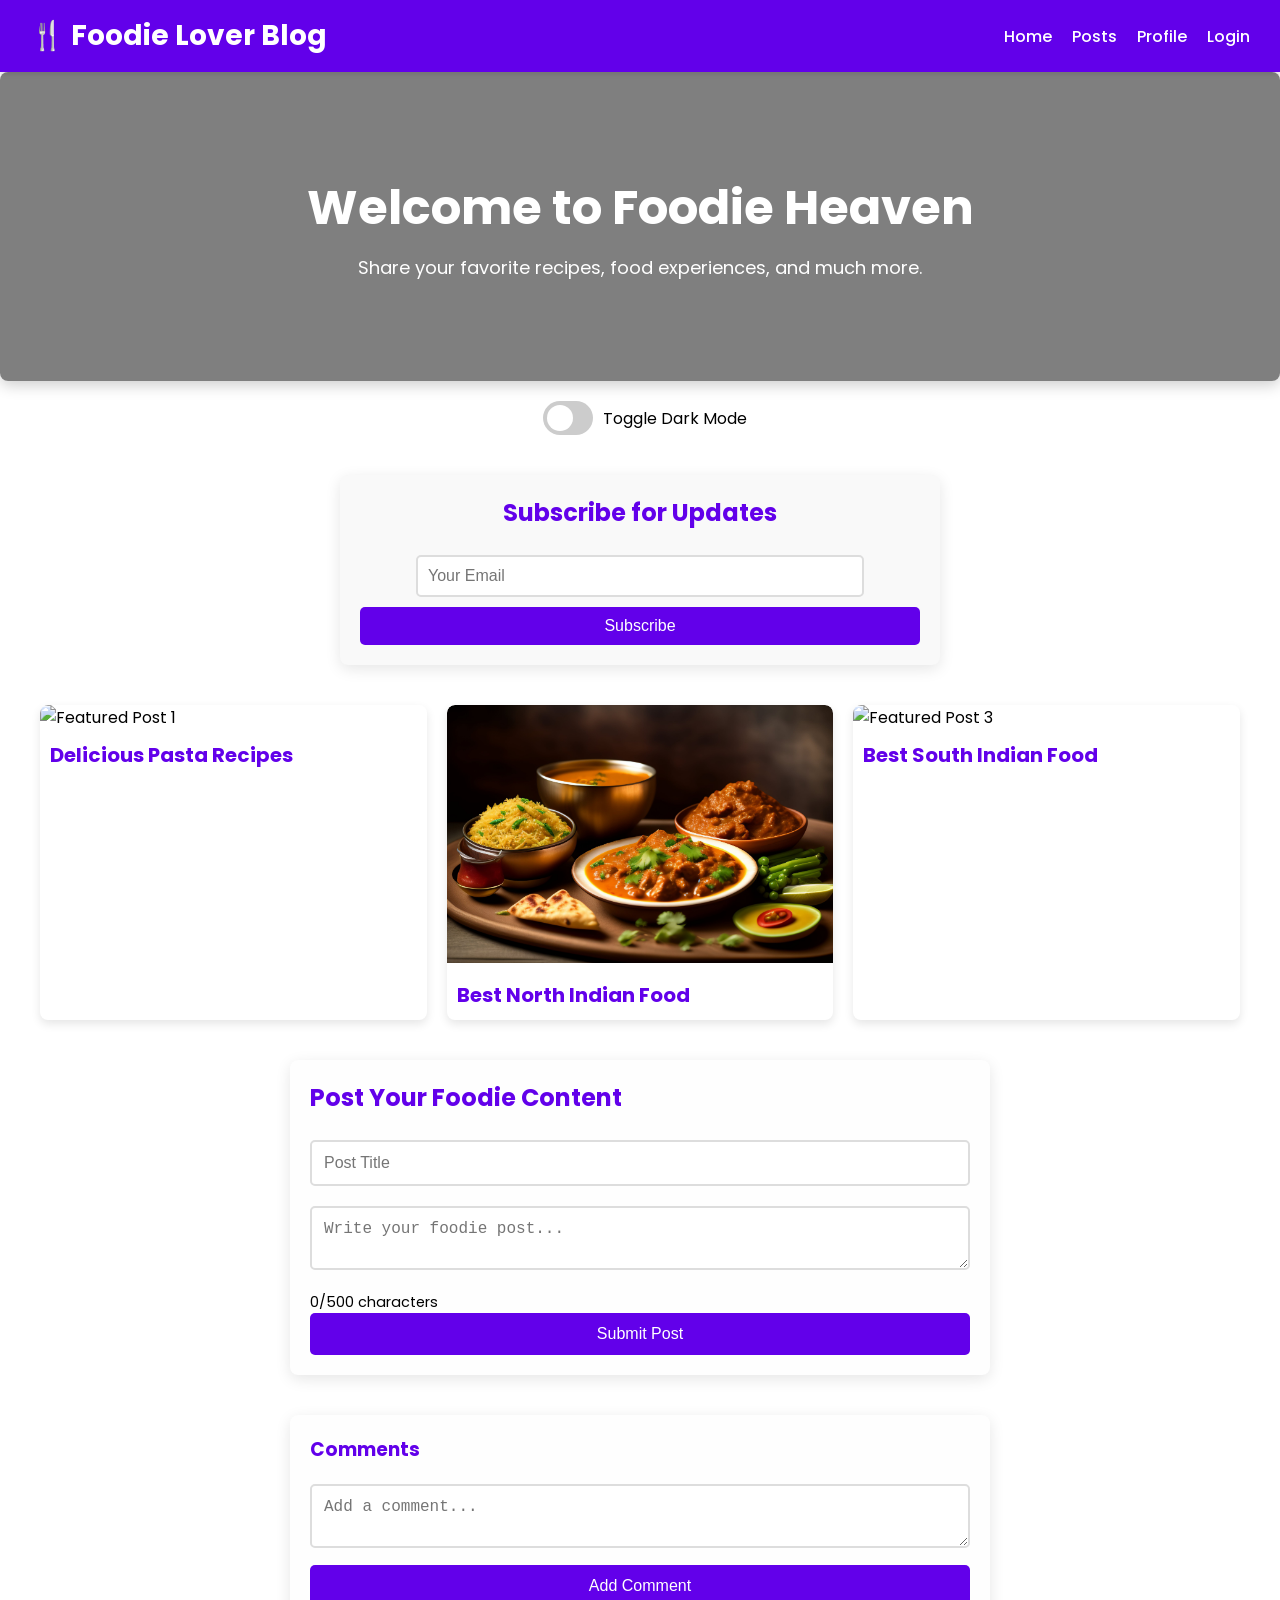
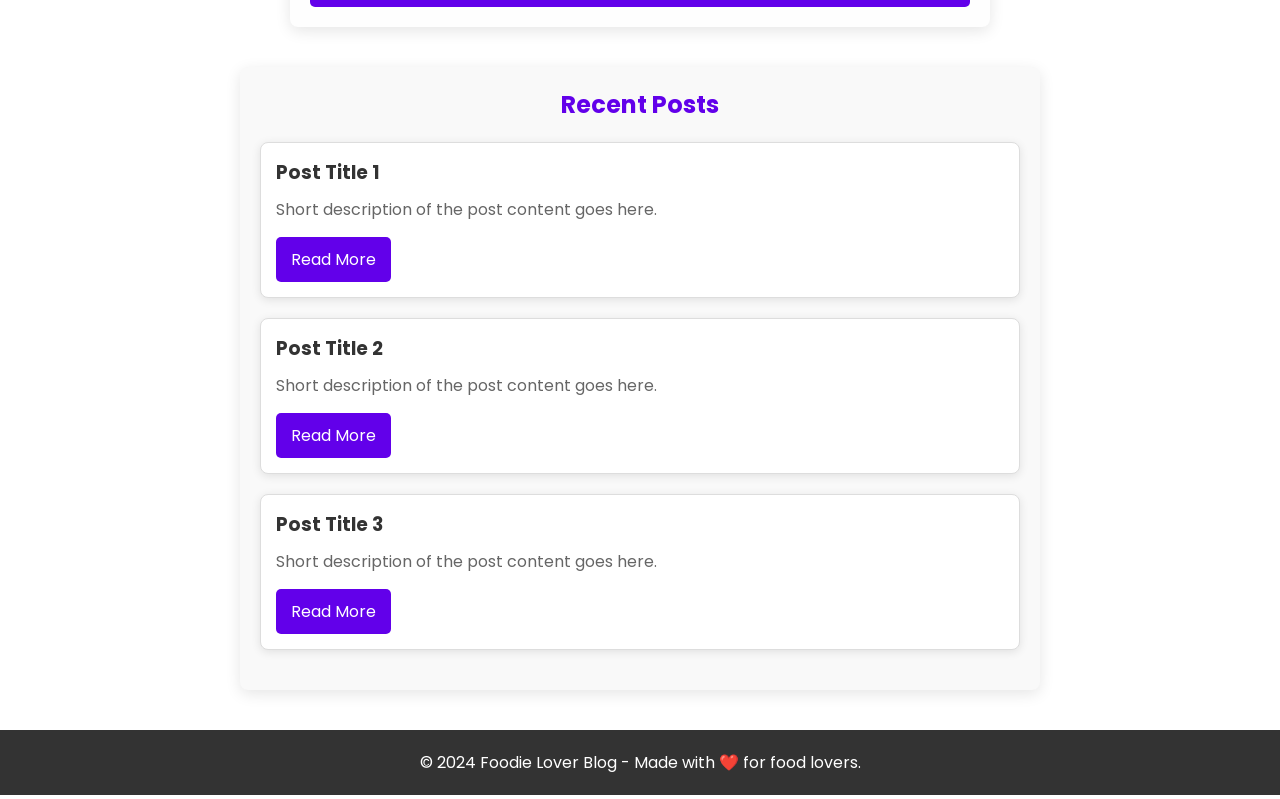
==== index.html @ c850072e "First Commit" ====
<!DOCTYPE html>
<html lang="en">
<head>
  <meta charset="UTF-8">
  <meta name="viewport" content="width=device-width, initial-scale=1.0">
  <title>Foodie Lover Blog</title>
  <link rel="stylesheet" href="styles.css">
  <link href="https://fonts.googleapis.com/css2?family=Poppins:wght@300;500&display=swap" rel="stylesheet">
  <style>
    /* Additional Styles */
    .featured-posts {
        display: grid;
        grid-template-columns: repeat(auto-fill, minmax(300px, 1fr));
        gap: 20px;
        margin: 40px auto;
        max-width: 1200px;
    }

    .featured-post {
        position: relative;
        overflow: hidden;
        border-radius: 8px;
        box-shadow: 0 4px 10px rgba(0, 0, 0, 0.1);
        transition: transform 0.3s, box-shadow 0.3s;
    }

    .featured-post:hover {
        transform: scale(1.05);
        box-shadow: 0 6px 20px rgba(0, 0, 0, 0.2);
    }

    .featured-post img {
        width: 100%;
        height: auto;
        border-radius: 8px 8px 0 0;
    }

    .featured-post h3 {
        margin: 10px;
        font-size: 20px;
        color: #6200ea;
    }

    .subscription-form {
        max-width: 600px;
        margin: 40px auto;
        padding: 20px;
        background-color: #f9f9f9;
        border-radius: 8px;
        box-shadow: 0 4px 15px rgba(0, 0, 0, 0.1);
        text-align: center;
    }

    .subscription-form input[type="email"] {
        width: 80%;
        padding: 10px;
        margin-bottom: 10px;
        border: 2px solid #ddd;
        border-radius: 5px;
        transition: border-color 0.3s;
    }

    .subscription-form button {
        background-color: #6200ea;
        color: white;
        border: none;
        cursor: pointer;
        padding: 10px 15px;
        border-radius: 5px;
        transition: background-color 0.3s;
    }

    .subscription-form button:hover {
        background-color: #3700b3;
    }
  </style>
</head>
<body class="light-mode">

  <!-- Navigation -->
  <nav class="navbar">
    <div class="logo">🍴 Foodie Lover Blog </div>
    <ul>
      <li><a href="index.html">Home</a></li>
      <li><a href="post.html">Posts</a></li>
      <li><a href="profile.html">Profile</a></li>
      <li><a href="login.html">Login</a></li>
    </ul>
  </nav>

  <!-- Hero Section -->
  <header class="hero">
    <h1>Welcome to Foodie Heaven</h1>
    <p>Share your favorite recipes, food experiences, and much more.</p>
  </header>

  <!-- Theme Toggle -->
  <div class="theme-toggle">
    <label class="switch">
      <input type="checkbox" id="theme-toggle">
      <span class="slider"></span>
    </label>
    <span>Toggle Dark Mode</span>
  </div>

  <!-- Subscription Form -->
  <section class="subscription-form">
    <h2>Subscribe for Updates</h2>
    <input type="email" placeholder="Your Email" required>
    <button type="submit">Subscribe</button>
  </section>

  <!-- Featured Posts Section -->
  <section class="featured-posts">
    <div class="featured-post">
        <img src="images/featured1.jpg" alt="Featured Post 1">
        <h3>Delicious Pasta Recipes</h3>
    </div>
    <div class="featured-post">
        <img src="images/featured2.jpg" alt="Featured Post 2">
        <h3>Best North Indian Food</h3>
    </div>
    <div class="featured-post">
        <img src="images/featured3.jpg" alt="Featured Post 3">
        <h3>Best South Indian Food</h3>
    </div>
  </section>

  <!-- Post Form Section -->
  <section class="post-section">
    <h2>Post Your Foodie Content</h2>
    <form id="post-form">
      <input type="text" name="title" placeholder="Post Title" required><br>
      <textarea name="content" placeholder="Write your foodie post..." required></textarea><br>
      <p id="char-count">0/500 characters</p>
      <button type="submit">Submit Post</button>
    </form>
  </section>

  <!-- Comment Section -->
  <section class="comment-section">
    <h3>Comments</h3>
    <form id="comment-form">
      <textarea name="comment" placeholder="Add a comment..." required></textarea><br>
      <button type="submit">Add Comment</button>
    </form>
  </section>

  <!-- Recent Posts Section -->
  <div class="recent-posts">
    <h2>Recent Posts</h2>
    <div class="post-box">
        <h3>Post Title 1</h3>
        <p>Short description of the post content goes here.</p>
        <a href="#" class="read-more">Read More</a>
    </div>
    <div class="post-box">
        <h3>Post Title 2</h3>
        <p>Short description of the post content goes here.</p>
        <a href="#" class="read-more">Read More</a>
    </div>
    <div class="post-box">
        <h3>Post Title 3</h3>
        <p>Short description of the post content goes here.</p>
        <a href="#" class="read-more">Read More</a>
    </div>
  </div>

  <footer>
    <p>© 2024 Foodie Lover Blog - Made with ❤️ for food lovers.</p>
  </footer>

  <script src="scripts.js"></script>
  <script>
    // JavaScript for character count
    const contentInput = document.querySelector('textarea[name="content"]');
    const charCountDisplay = document.getElementById('char-count');

    contentInput.addEventListener('input', () => {
      const currentLength = contentInput.value.length;
      charCountDisplay.textContent = `${currentLength}/500 characters`;
    });
  </script>
</body>
</html>
---- styles.css ----
/* General Styling */
* {
    margin: 0;
    padding: 0;
    box-sizing: border-box;
}

body {
    font-family: 'Poppins', sans-serif;
    transition: background-color 0.3s ease, color 0.3s ease;
    background-color: #ffffff; /* Light background */
    color: #333; /* Dark text */
}

.navbar {
    display: flex;
    justify-content: space-between;
    align-items: center;
    background-color: #6200ea; /* Purple color for the navbar */
    color: white;
    padding: 15px 30px;
    position: sticky;
    top: 0;
    z-index: 1000;
    box-shadow: 0 2px 5px rgba(0, 0, 0, 0.1);
}

.navbar ul {
    list-style: none;
    display: flex;
    gap: 20px;
}

.navbar ul li a {
    color: white;
    text-decoration: none;
    font-weight: 500;
    transition: color 0.3s ease;
}

.navbar ul li a:hover {
    color: #ffeb3b; /* Light yellow on hover */
}

.navbar .logo {
    font-size: 28px;
    font-weight: 700;
}

/* Hero Section */
.hero {
    position: relative; /* Positioning for the overlay */
    text-align: center;
    padding: 100px 20px;
    background-image: url('images/food-hero.jpg'); /* Food-themed background */
    background-size: cover;
    color: white;
    overflow: hidden; /* Hide overflow to maintain layout */
    border-radius: 8px; /* Add rounded corners to hero section */
    box-shadow: 0 4px 15px rgba(0, 0, 0, 0.2); /* Subtle shadow */
}

.hero::before {
    content: ""; /* Create an empty pseudo-element */
    position: absolute; /* Position it absolutely within the hero */
    top: 0;
    left: 0;
    width: 100%; /* Cover full width */
    height: 100%; /* Cover full height */
    background-color: rgba(0, 0, 0, 0.5); /* Dark overlay */
    z-index: 1; /* Place it below the text */
}

.hero h1,
.hero p {
    position: relative; /* Position relative to stack on top of the overlay */
    z-index: 2; /* Ensure text is above the overlay */
}

.hero h1 {
    font-size: 48px;
}

.hero p {
    font-size: 18px;
    margin-top: 10px;
}

/* Light/Dark Mode */
body.light-mode {
    background-color: white;
    color: black;
}

body.dark-mode {
    background-color: #121212;
    color: white;
}

/* Toggle Switch */
.theme-toggle {
    margin: 20px 0;
    display: flex;
    justify-content: center;
    align-items: center;
}

.theme-toggle span {
    margin-left: 10px;
    font-size: 16px;
}

.switch {
    position: relative;
    display: inline-block;
    width: 60px;
    height: 34px;
}

.switch input {
    opacity: 0;
    width: 0;
    height: 0;
}

.slider {
    position: absolute;
    cursor: pointer;
    top: 0;
    left: 0;
    right: 0;
    bottom: 0;
    background-color: #ccc;
    transition: 0.4s;
    border-radius: 34px;
}

.slider:before {
    position: absolute;
    content: "";
    height: 26px;
    width: 26px;
    left: 4px;
    bottom: 4px;
    background-color: white;
    transition: 0.4s;
    border-radius: 50%;
}

input:checked + .slider {
    background-color: #2196F3;
}

input:checked + .slider:before {
    transform: translateX(26px);
}

/* Post Section */
.post-section,
.comment-section,
.profile {
    max-width: 700px;
    margin: 40px auto;
    padding: 20px;
    background-color: #fefefe; /* White background for post sections */
    border-radius: 8px;
    box-shadow: 0 4px 15px rgba(0, 0, 0, 0.1);
    transition: transform 0.3s ease, box-shadow 0.3s ease;
}

.post-section:hover,
.comment-section:hover,
.profile:hover {
    transform: translateY(-5px);
    box-shadow: 0 8px 30px rgba(0, 0, 0, 0.15);
}

input,
textarea {
    width: 100%;
    padding: 12px;
    margin-top: 10px;
    margin-bottom: 10px;
    border: 2px solid #ddd;
    border-radius: 5px;
    font-size: 16px;
    transition: border-color 0.3s ease;
}

input:focus,
textarea:focus {
    border-color: #6200ea; /* Highlight border color on focus */
    outline: none;
}

button {
    width: 100%;
    padding: 12px;
    background-color: #6200ea; /* Primary color for buttons */
    color: white;
    border: none;
    cursor: pointer;
    border-radius: 5px;
    font-size: 16px;
    transition: background-color 0.3s ease, transform 0.3s ease;
}

button:hover {
    background-color: #3700b3; /* Darker shade on hover */
    transform: scale(1.05); /* Slightly enlarge on hover */
}

/* Profile */
.profile ul {
    list-style: none;
}

.profile ul li a {
    text-decoration: none;
    color: #6200ea;
}

.profile ul li a:hover {
    text-decoration: underline;
}

/* Auth Container */
.auth-container {
    max-width: 400px;
    margin: 100px auto;
    padding: 40px;
    background-color: #f9f9f9;
    border-radius: 8px;
    box-shadow: 0 4px 15px rgba(0, 0, 0, 0.1);
    text-align: center;
}

/* Footer */
footer {
    text-align: center;
    margin-top: 40px;
    padding: 20px;
    background-color: #333;
    color: white;
}

/* Additional Styles */
h2 {
    color: #6200ea;
    margin-bottom: 15px;
}

h3 {
    color: #6200ea;
    margin-bottom: 10px;
}

#char-count {
    font-size: 0.9em;
    margin-top: 5px;
}
 
/* Recent Posts Section */
.recent-posts {
    max-width: 800px;            /* Maximum width for the section */
    margin: 40px auto;           /* Center the section with auto margins */
    padding: 20px;               /* Padding around the section */
    background-color: #f9f9f9;   /* Light background color */
    border-radius: 8px;          /* Rounded corners for the section */
    box-shadow: 0 4px 15px rgba(0, 0, 0, 0.1); /* Soft shadow for depth */
}

.recent-posts h2 {
    text-align: center;           /* Center the heading */
    color: #6200ea;               /* Primary color for the heading */
    margin-bottom: 20px;          /* Space below the heading */
}

.post-box {
    background-color: #ffffff;    /* White background for individual posts */
    border: 1px solid #ddd;        /* Light border for the box */
    border-radius: 8px;            /* Rounded corners for the box */
    padding: 15px;                 /* Padding inside the box */
    margin-bottom: 20px;           /* Space below each post box */
    box-shadow: 0 2px 10px rgba(0, 0, 0, 0.1); /* Subtle shadow */
    transition: transform 0.3s ease, box-shadow 0.3s ease; /* Smooth transition effects */
}

.post-box:hover {
    transform: translateY(-5px);   /* Slightly lift the box on hover */
    box-shadow: 0 8px 20px rgba(0, 0, 0, 0.15); /* Increase shadow on hover */
}

.post-box h3 {
    color: #333;                    /* Dark color for titles */
    margin-bottom: 10px;            /* Space below the title */
}

.post-box p {
    color: #666;                    /* Gray color for description */
    margin-bottom: 15px;            /* Space below the description */
}

.read-more {
    display: inline-block;          /* Allow padding and background to apply */
    padding: 10px 15px;            /* Padding for the button */
    background-color: #6200ea;      /* Primary button color */
    color: white;                   /* Text color for the button */
    text-decoration: none;          /* No underline for the link */
    border-radius: 5px;            /* Rounded corners for the button */
    transition: background-color 0.3s ease, transform 0.3s ease; /* Transition effects */
}

.read-more:hover {
    background-color: #3700b3;     /* Darker shade on hover */
    transform: scale(1.05);        /* Slightly enlarge the button on hover */
}

/* Add responsive design */
@media (max-width: 768px) {
    .navbar {
        flex-direction: column; /* Stack navbar items on small screens */
        padding: 10px; /* Reduce padding */
    }

    .hero {
        padding: 50px 10px; /* Adjust padding for smaller screens */
    }

    .post-section, .comment-section, .profile {
        margin: 20px; /* Reduce margin for smaller screens */
    }
}

.post-content {
    margin: 20px 0;                /* Space above and below the content */
    padding: 15px;                 /* Inner padding for better spacing */
    background-color: #fefefe;     /* Light background for post content */
    border-radius: 8px;            /* Rounded corners for the content box */
    box-shadow: 0 2px 10px rgba(0, 0, 0, 0.1); /* Subtle shadow for depth */
}

.post-content h2,
.post-content h3 {
    color: #6200ea;                 /* Primary color for headings */
    margin-top: 20px;               /* Space above headings */
    margin-bottom: 10px;            /* Space below headings */
}

.post-content h2 {
    font-size: 24px;                /* Size for h2 headings */
}

.post-content h3 {
    font-size: 20px;                /* Size for h3 headings */
}

.post-content p {
    line-height: 1.6;               /* Improved line height for readability */
    margin-bottom: 15px;            /* Space below paragraphs */
    color: #444;                    /* Dark gray text for paragraphs */
}

.post-content img {
    max-width: 100%;                /* Responsive images */
    height: auto;                   /* Maintain aspect ratio */
    border-radius: 5px;            /* Rounded corners for images */
    margin: 10px 0;                /* Space above and below images */
}

.post-content blockquote {
    border-left: 4px solid #6200ea; /* Stylish left border for blockquotes */
    padding: 10px 20px;            /* Padding for blockquote content */
    background-color: #f0f0f0;     /* Light gray background for blockquote */
    margin: 20px 0;                /* Space around blockquotes */
    font-style: italic;             /* Italic text for emphasis */
    color: #555;                    /* Darker gray for blockquote text */
}

/* Lists */
.post-content ul,
.post-content ol {
    margin: 15px 0;                /* Space above and below lists */
    padding-left: 20px;            /* Indentation for lists */
}

.post-content li {
    margin-bottom: 5px;            /* Space between list items */
}

/* Code Snippets */
.post-content code {
    background-color: #f9f9f9;     /* Light gray background for code */
    padding: 2px 4px;              /* Padding around code */
    border-radius: 4px;            /* Rounded corners for code */
    font-family: 'Courier New', monospace; /* Monospace font for code */
}

.post-content pre {
    background-color: #f9f9f9;     /* Background for preformatted text */
    padding: 15px;                 /* Padding for preformatted text */
    border-radius: 5px;            /* Rounded corners */
    overflow-x: auto;              /* Scroll for long lines */
}

/* Additional Responsive Styles */
@media (max-width: 768px) {
    .post-content {
        padding: 10px;             /* Reduce padding on smaller screens */
    }

    .post-content h2,
    .post-content h3 {
        margin-top: 15px;          /* Adjust spacing for smaller screens */
    }
}
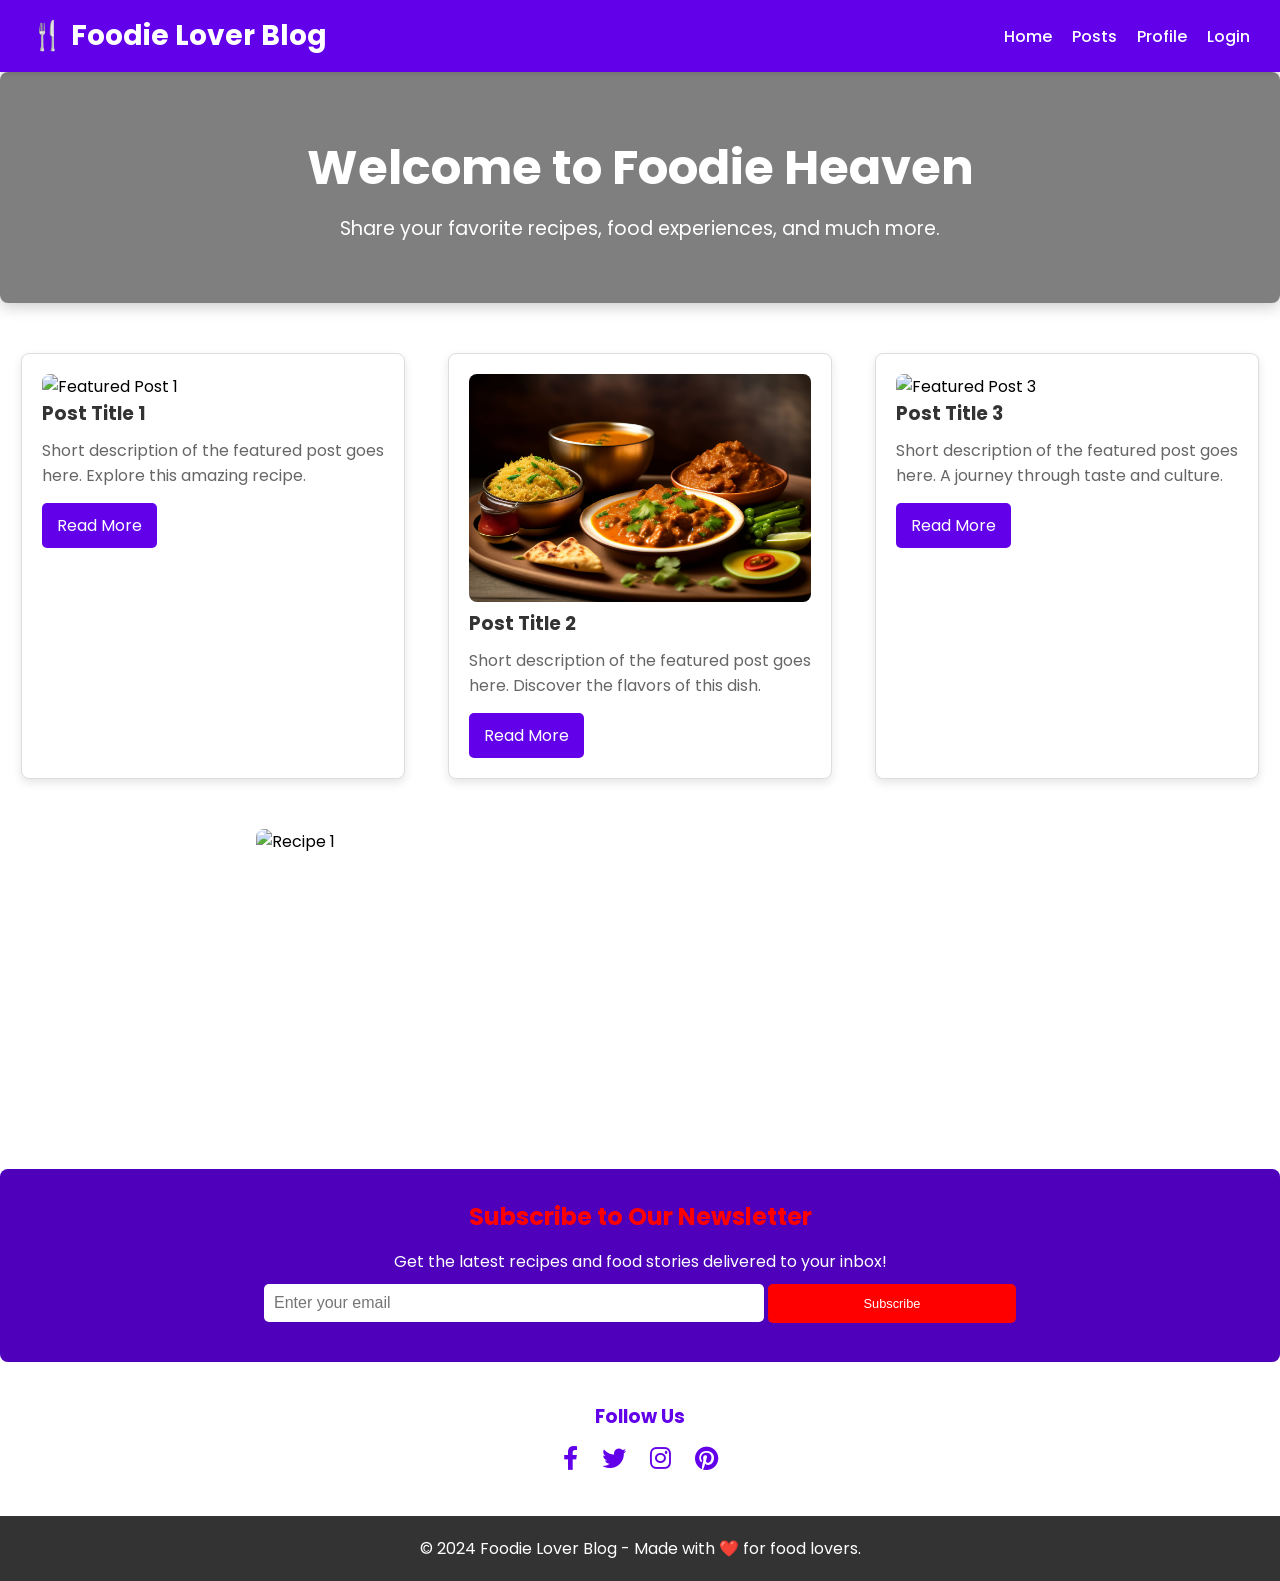
==== commit 00f52c2c: "Add files via upload" ====
--- a/index.html
+++ b/index.html
@@ -7,71 +7,165 @@
   <link rel="stylesheet" href="styles.css">
   <link href="https://fonts.googleapis.com/css2?family=Poppins:wght@300;500&display=swap" rel="stylesheet">
   <style>
-    /* Additional Styles */
-    .featured-posts {
-        display: grid;
-        grid-template-columns: repeat(auto-fill, minmax(300px, 1fr));
-        gap: 20px;
-        margin: 40px auto;
-        max-width: 1200px;
-    }
-
-    .featured-post {
-        position: relative;
-        overflow: hidden;
-        border-radius: 8px;
-        box-shadow: 0 4px 10px rgba(0, 0, 0, 0.1);
-        transition: transform 0.3s, box-shadow 0.3s;
-    }
-
-    .featured-post:hover {
-        transform: scale(1.05);
-        box-shadow: 0 6px 20px rgba(0, 0, 0, 0.2);
-    }
-
-    .featured-post img {
-        width: 100%;
-        height: auto;
-        border-radius: 8px 8px 0 0;
-    }
-
-    .featured-post h3 {
-        margin: 10px;
-        font-size: 20px;
-        color: #6200ea;
-    }
-
-    .subscription-form {
-        max-width: 600px;
-        margin: 40px auto;
-        padding: 20px;
-        background-color: #f9f9f9;
-        border-radius: 8px;
-        box-shadow: 0 4px 15px rgba(0, 0, 0, 0.1);
-        text-align: center;
-    }
-
-    .subscription-form input[type="email"] {
-        width: 80%;
-        padding: 10px;
-        margin-bottom: 10px;
-        border: 2px solid #ddd;
-        border-radius: 5px;
-        transition: border-color 0.3s;
-    }
-
-    .subscription-form button {
-        background-color: #6200ea;
-        color: white;
-        border: none;
-        cursor: pointer;
-        padding: 10px 15px;
-        border-radius: 5px;
-        transition: background-color 0.3s;
-    }
-
-    .subscription-form button:hover {
-        background-color: #3700b3;
+    body {
+      font-family: 'Poppins', sans-serif;
+      background-color: #f9f9f9;
+      margin: 0;
+      padding: 0;
+    }
+
+    .hero {
+      background-image: url('images/food-hero.jpg');
+      background-size: cover;
+      background-position: center;
+      color: white;
+      text-align: center;
+      padding: 60px 20px;
+    }
+
+    .hero h1 {
+      font-size: 3em;
+      margin: 0;
+    }
+
+    .hero p {
+      font-size: 1.2em;
+    }
+
+    .feature-posts {
+      display: flex;
+      justify-content: space-around;
+      margin: 40px 0;
+      flex-wrap: wrap;
+    }
+
+    .post-box {
+      background-color: white;
+      border-radius: 8px;
+      box-shadow: 0 4px 10px rgba(0, 0, 0, 0.1);
+      margin: 10px;
+      padding: 20px;
+      flex-basis: 30%;
+      transition: transform 0.3s;
+    }
+
+    .post-box:hover {
+      transform: translateY(-5px);
+    }
+
+    .post-box img {
+      width: 100%;
+      border-radius: 8px;
+    }
+
+    .carousel {
+      position: relative;
+      overflow: hidden;
+      margin: 40px auto;
+      max-width: 60%;
+      height: 300px; /* Set a height for the carousel */
+    }
+
+    .carousel-images {
+      display: flex;
+      transition: transform 0.5s ease;
+      width: 100%;
+    }
+
+    .carousel img {
+      min-width: 100%;
+      height: auto; /* Maintain aspect ratio */
+      border-radius: 8px;
+      object-fit: cover; /* Crop images to fill the space */
+      max-height: 300px; /* Limit height of images */
+    }
+
+    .newsletter {
+      background-color: #6200ea;
+      color: white;
+      text-align: center;
+      padding: 30px 20px;
+      margin: 40px 0;
+      border-radius: 8px;
+      position: relative;
+      overflow: hidden;
+    }
+
+    .newsletter::before {
+      content: '';
+      position: absolute;
+      top: 0;
+      left: 0;
+      right: 0;
+      bottom: 0;
+      background: rgba(0, 0, 0, 0.2);
+      border-radius: 8px;
+      transition: transform 0.3s;
+      transform: scale(1.1);
+      z-index: 0;
+    }
+
+    .newsletter h2 {
+      color: red;
+      position: relative;
+      z-index: 1;
+    }
+
+    .newsletter p {
+      position: relative;
+      z-index: 1;
+    }
+
+    .newsletter input[type="email"] {
+      padding: 10px;
+      border: none;
+      border-radius: 5px;
+      width: 100%;
+      max-width: 500px;
+      margin: 10px 0;
+      transition: box-shadow 0.3s;
+      position: relative;
+      z-index: 1;
+    }
+
+    .newsletter input[type="email"]:focus {
+      box-shadow: 0 0 5px rgba(255, 255, 255, 0.8);
+      outline: none;
+    }
+
+    .newsletter button {
+      background-color: red;
+      color: white;
+      border: none;
+      border-radius: 5px;
+      padding: 12px 12px; /* Half the size */
+      width: 20%;
+      cursor: pointer;
+      font-size: 0.8em; /* Reduced font size */
+      transition: background-color 0.3s, transform 0.3s;
+      position: relative;
+      z-index: 1;
+    }
+
+    .newsletter button:hover {
+      background-color: #3700b3;
+      transform: scale(1.05);
+    }
+
+    .social-media {
+      text-align: center;
+      margin: 20px 0;
+    }
+
+    .social-media a {
+      margin: 0 10px;
+      font-size: 1.5em;
+      color: #6200ea;
+      transition: color 0.3s;
+    }
+
+    .social-media a:hover {
+      color: #3700b3;
     }
   </style>
 </head>
@@ -79,7 +173,7 @@
 
   <!-- Navigation -->
   <nav class="navbar">
-    <div class="logo">🍴 Foodie Lover Blog </div>
+    <div class="logo">🍴 Foodie Lover Blog</div>
     <ul>
       <li><a href="index.html">Home</a></li>
       <li><a href="post.html">Posts</a></li>
@@ -94,76 +188,54 @@
     <p>Share your favorite recipes, food experiences, and much more.</p>
   </header>
 
-  <!-- Theme Toggle -->
-  <div class="theme-toggle">
-    <label class="switch">
-      <input type="checkbox" id="theme-toggle">
-      <span class="slider"></span>
-    </label>
-    <span>Toggle Dark Mode</span>
+  <!-- Featured Posts Section -->
+  <section class="feature-posts">
+    <div class="post-box">
+      <img src="images/featured1.jpg" alt="Featured Post 1"> <!-- Replace with your image path -->
+      <h3>Post Title 1</h3>
+      <p>Short description of the featured post goes here. Explore this amazing recipe.</p>
+      <a href="#" class="read-more">Read More</a>
+    </div>
+    <div class="post-box">
+      <img src="images/featured2.jpg" alt="Featured Post 2"> <!-- Replace with your image path -->
+      <h3>Post Title 2</h3>
+      <p>Short description of the featured post goes here. Discover the flavors of this dish.</p>
+      <a href="#" class="read-more">Read More</a>
+    </div>
+    <div class="post-box">
+      <img src="images/featured3.jpg" alt="Featured Post 3"> <!-- Replace with your image path -->
+      <h3>Post Title 3</h3>
+      <p>Short description of the featured post goes here. A journey through taste and culture.</p>
+      <a href="#" class="read-more">Read More</a>
+    </div>
+  </section>
+
+  <!-- Recipe Showcase Carousel -->
+  <div class="carousel">
+    <div class="carousel-images" id="carousel-images">
+      <img src="images/featured1.jpg" alt="Recipe 1"> <!-- Replace with your image path -->
+      <img src="images/featured2.jpg" alt="Recipe 2"> <!-- Replace with your image path -->
+      <img src="images/featured3.jpg" alt="Recipe 3"> <!-- Replace with your image path -->
+    </div>
   </div>
 
-  <!-- Subscription Form -->
-  <section class="subscription-form">
-    <h2>Subscribe for Updates</h2>
-    <input type="email" placeholder="Your Email" required>
-    <button type="submit">Subscribe</button>
-  </section>
-
-  <!-- Featured Posts Section -->
-  <section class="featured-posts">
-    <div class="featured-post">
-        <img src="images/featured1.jpg" alt="Featured Post 1">
-        <h3>Delicious Pasta Recipes</h3>
-    </div>
-    <div class="featured-post">
-        <img src="images/featured2.jpg" alt="Featured Post 2">
-        <h3>Best North Indian Food</h3>
-    </div>
-    <div class="featured-post">
-        <img src="images/featured3.jpg" alt="Featured Post 3">
-        <h3>Best South Indian Food</h3>
-    </div>
-  </section>
-
-  <!-- Post Form Section -->
-  <section class="post-section">
-    <h2>Post Your Foodie Content</h2>
-    <form id="post-form">
-      <input type="text" name="title" placeholder="Post Title" required><br>
-      <textarea name="content" placeholder="Write your foodie post..." required></textarea><br>
-      <p id="char-count">0/500 characters</p>
-      <button type="submit">Submit Post</button>
+  <!-- Newsletter Subscription Section -->
+  <div class="newsletter">
+    <h2>Subscribe to Our Newsletter</h2>
+    <p>Get the latest recipes and food stories delivered to your inbox!</p>
+    <form id="newsletter-form" onsubmit="subscribeNewsletter(event);">
+      <input type="email" placeholder="Enter your email" required>
+      <button type="submit">Subscribe</button>
     </form>
-  </section>
-
-  <!-- Comment Section -->
-  <section class="comment-section">
-    <h3>Comments</h3>
-    <form id="comment-form">
-      <textarea name="comment" placeholder="Add a comment..." required></textarea><br>
-      <button type="submit">Add Comment</button>
-    </form>
-  </section>
-
-  <!-- Recent Posts Section -->
-  <div class="recent-posts">
-    <h2>Recent Posts</h2>
-    <div class="post-box">
-        <h3>Post Title 1</h3>
-        <p>Short description of the post content goes here.</p>
-        <a href="#" class="read-more">Read More</a>
-    </div>
-    <div class="post-box">
-        <h3>Post Title 2</h3>
-        <p>Short description of the post content goes here.</p>
-        <a href="#" class="read-more">Read More</a>
-    </div>
-    <div class="post-box">
-        <h3>Post Title 3</h3>
-        <p>Short description of the post content goes here.</p>
-        <a href="#" class="read-more">Read More</a>
-    </div>
+  </div>
+
+  <!-- Social Media Links -->
+  <div class="social-media">
+    <h3>Follow Us</h3>
+    <a href="#"><i class="fab fa-facebook-f"></i></a>
+    <a href="#"><i class="fab fa-twitter"></i></a>
+    <a href="#"><i class="fab fa-instagram"></i></a>
+    <a href="#"><i class="fab fa-pinterest"></i></a>
   </div>
 
   <footer>
@@ -172,14 +244,32 @@
 
   <script src="scripts.js"></script>
   <script>
-    // JavaScript for character count
-    const contentInput = document.querySelector('textarea[name="content"]');
-    const charCountDisplay = document.getElementById('char-count');
-
-    contentInput.addEventListener('input', () => {
-      const currentLength = contentInput.value.length;
-      charCountDisplay.textContent = `${currentLength}/500 characters`;
-    });
+    // Carousel functionality
+    let currentSlide = 0;
+
+    function moveSlide(direction) {
+      const slides = document.querySelectorAll('.carousel-images img');
+      const totalSlides = slides.length;
+      currentSlide = (currentSlide + direction + totalSlides) % totalSlides;
+      const offset = -currentSlide * 100;
+      document.getElementById('carousel-images').style.transform = `translateX(${offset}%)`;
+    }
+
+    // Automatically move to the next slide every 1 second
+    setInterval(() => {
+      moveSlide(1);
+    }, 3000); // 1000 milliseconds = 1 second
+
+    // Newsletter subscription function
+    function subscribeNewsletter(event) {
+      event.preventDefault(); // Prevent form submission
+      const email = event.target[0].value;
+      alert(`Thank you for subscribing with the email: ${email}`);
+      event.target.reset(); // Clear the form
+    }
   </script>
+
+  <!-- Font Awesome CDN for social media icons -->
+  <link rel="stylesheet" href="https://cdnjs.cloudflare.com/ajax/libs/font-awesome/6.0.0-beta3/css/all.min.css">
 </body>
 </html>
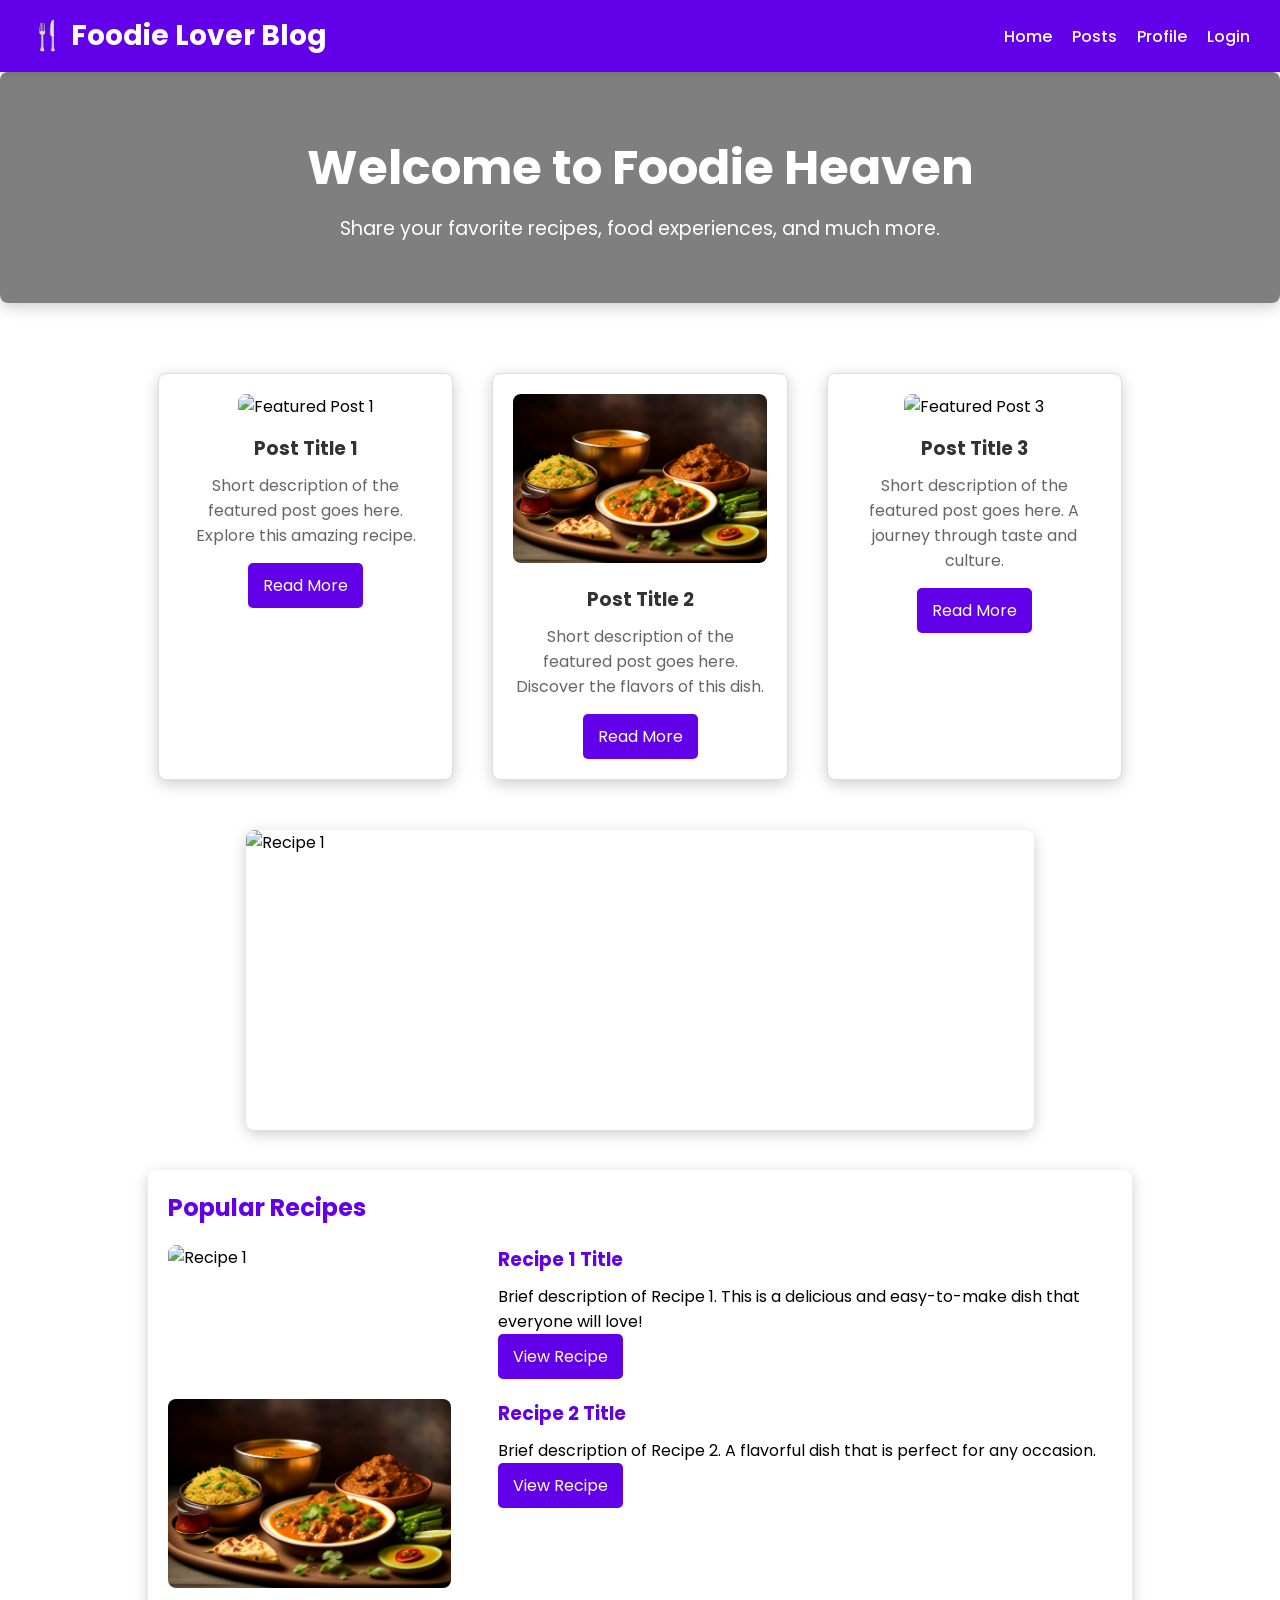
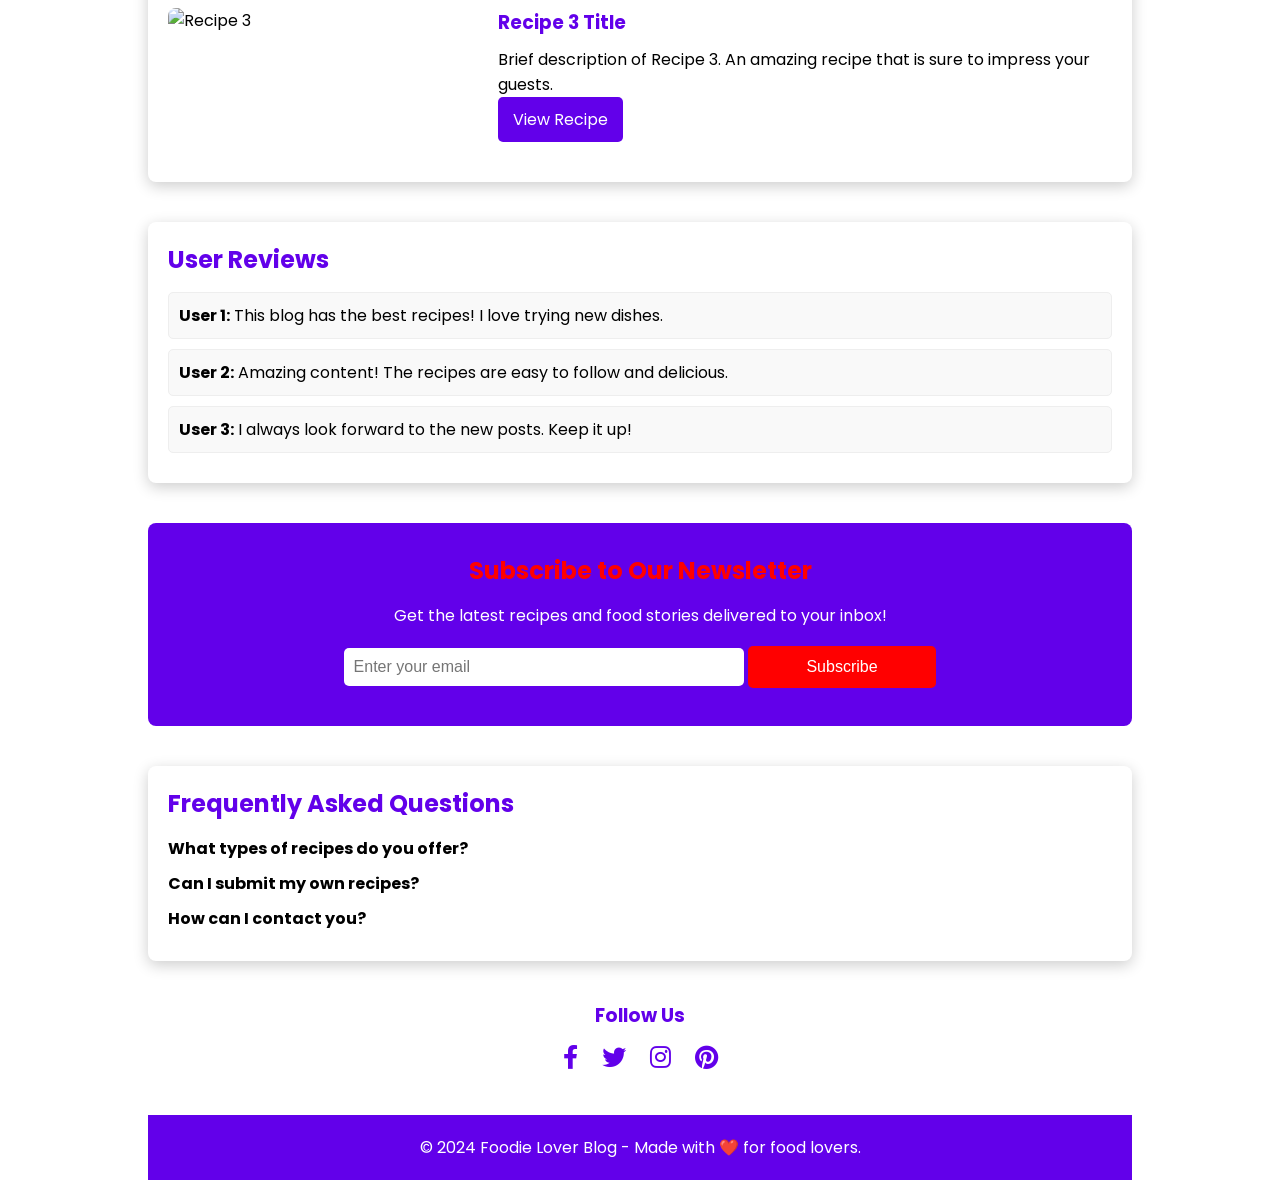
==== commit b96a2b6e: "Third Commit" ====
--- a/index.html
+++ b/index.html
@@ -32,9 +32,15 @@
       font-size: 1.2em;
     }
 
+    .container {
+      width: 80%;
+      margin: 0 auto;
+      padding: 20px;
+    }
+
     .feature-posts {
       display: flex;
-      justify-content: space-around;
+      justify-content: space-between;
       margin: 40px 0;
       flex-wrap: wrap;
     }
@@ -42,11 +48,12 @@
     .post-box {
       background-color: white;
       border-radius: 8px;
-      box-shadow: 0 4px 10px rgba(0, 0, 0, 0.1);
+      box-shadow: 0 4px 15px rgba(0, 0, 0, 0.2);
       margin: 10px;
       padding: 20px;
       flex-basis: 30%;
       transition: transform 0.3s;
+      text-align: center;
     }
 
     .post-box:hover {
@@ -56,14 +63,17 @@
     .post-box img {
       width: 100%;
       border-radius: 8px;
+      margin-bottom: 15px;
     }
 
     .carousel {
       position: relative;
       overflow: hidden;
       margin: 40px auto;
-      max-width: 60%;
-      height: 300px; /* Set a height for the carousel */
+      max-width: 80%;
+      height: 300px; 
+      border-radius: 8px;
+      box-shadow: 0 4px 15px rgba(0, 0, 0, 0.2);
     }
 
     .carousel-images {
@@ -74,10 +84,10 @@
 
     .carousel img {
       min-width: 100%;
-      height: auto; /* Maintain aspect ratio */
-      border-radius: 8px;
-      object-fit: cover; /* Crop images to fill the space */
-      max-height: 300px; /* Limit height of images */
+      height: auto;
+      border-radius: 8px;
+      object-fit: cover; 
+      max-height: 300px; 
     }
 
     .newsletter {
@@ -91,29 +101,12 @@
       overflow: hidden;
     }
 
-    .newsletter::before {
-      content: '';
-      position: absolute;
-      top: 0;
-      left: 0;
-      right: 0;
-      bottom: 0;
-      background: rgba(0, 0, 0, 0.2);
-      border-radius: 8px;
-      transition: transform 0.3s;
-      transform: scale(1.1);
-      z-index: 0;
-    }
-
     .newsletter h2 {
       color: red;
-      position: relative;
-      z-index: 1;
     }
 
     .newsletter p {
-      position: relative;
-      z-index: 1;
+      margin: 10px 0;
     }
 
     .newsletter input[type="email"] {
@@ -121,16 +114,8 @@
       border: none;
       border-radius: 5px;
       width: 100%;
-      max-width: 500px;
+      max-width: 400px;
       margin: 10px 0;
-      transition: box-shadow 0.3s;
-      position: relative;
-      z-index: 1;
-    }
-
-    .newsletter input[type="email"]:focus {
-      box-shadow: 0 0 5px rgba(255, 255, 255, 0.8);
-      outline: none;
     }
 
     .newsletter button {
@@ -138,13 +123,11 @@
       color: white;
       border: none;
       border-radius: 5px;
-      padding: 12px 12px; /* Half the size */
+      padding: 12px 20px; 
       width: 20%;
       cursor: pointer;
-      font-size: 0.8em; /* Reduced font size */
+      font-size: 1em;
       transition: background-color 0.3s, transform 0.3s;
-      position: relative;
-      z-index: 1;
     }
 
     .newsletter button:hover {
@@ -167,11 +150,64 @@
     .social-media a:hover {
       color: #3700b3;
     }
+
+    /* New styles */
+    .recipes-section, .reviews-section, .faq-section {
+      margin: 40px 0;
+      padding: 20px;
+      background-color: white;
+      border-radius: 8px;
+      box-shadow: 0 4px 15px rgba(0, 0, 0, 0.2);
+    }
+
+    .recipe {
+      display: flex;
+      justify-content: space-between;
+      margin: 20px 0;
+    }
+
+    .recipe img {
+      width: 30%;
+      border-radius: 8px;
+    }
+
+    .recipe-details {
+      width: 65%;
+    }
+
+    .review {
+      margin: 10px 0;
+      padding: 10px;
+      border: 1px solid #eee;
+      border-radius: 5px;
+      background-color: #f9f9f9;
+    }
+
+    .faq {
+      margin: 10px 0;
+    }
+
+    .faq h4 {
+      cursor: pointer;
+      margin: 0;
+    }
+
+    .faq p {
+      display: none;
+      margin: 5px 0 0 0;
+    }
+
+    footer {
+      text-align: center;
+      padding: 20px;
+      background-color: #6200ea;
+      color: white;
+      margin-top: 40px;
+    }
   </style>
 </head>
 <body class="light-mode">
 
-  <!-- Navigation -->
   <nav class="navbar">
     <div class="logo">🍴 Foodie Lover Blog</div>
     <ul>
@@ -182,65 +218,121 @@
     </ul>
   </nav>
 
-  <!-- Hero Section -->
   <header class="hero">
     <h1>Welcome to Foodie Heaven</h1>
     <p>Share your favorite recipes, food experiences, and much more.</p>
   </header>
 
-  <!-- Featured Posts Section -->
-  <section class="feature-posts">
-    <div class="post-box">
-      <img src="images/featured1.jpg" alt="Featured Post 1"> <!-- Replace with your image path -->
-      <h3>Post Title 1</h3>
-      <p>Short description of the featured post goes here. Explore this amazing recipe.</p>
-      <a href="#" class="read-more">Read More</a>
+  <div class="container">
+
+    <section class="feature-posts">
+      <div class="post-box">
+        <img src="images/featured1.jpg" alt="Featured Post 1">
+        <h3>Post Title 1</h3>
+        <p>Short description of the featured post goes here. Explore this amazing recipe.</p>
+        <a href="#" class="read-more">Read More</a>
+      </div>
+      <div class="post-box">
+        <img src="images/featured2.jpg" alt="Featured Post 2">
+        <h3>Post Title 2</h3>
+        <p>Short description of the featured post goes here. Discover the flavors of this dish.</p>
+        <a href="#" class="read-more">Read More</a>
+      </div>
+      <div class="post-box">
+        <img src="images/featured3.jpg" alt="Featured Post 3">
+        <h3>Post Title 3</h3>
+        <p>Short description of the featured post goes here. A journey through taste and culture.</p>
+        <a href="#" class="read-more">Read More</a>
+      </div>
+    </section>
+
+    <div class="carousel">
+      <div class="carousel-images" id="carousel-images">
+        <img src="images/featured1.jpg" alt="Recipe 1">
+        <img src="images/featured2.jpg" alt="Recipe 2">
+        <img src="images/featured3.jpg" alt="Recipe 3">
+      </div>
     </div>
-    <div class="post-box">
-      <img src="images/featured2.jpg" alt="Featured Post 2"> <!-- Replace with your image path -->
-      <h3>Post Title 2</h3>
-      <p>Short description of the featured post goes here. Discover the flavors of this dish.</p>
-      <a href="#" class="read-more">Read More</a>
+
+    <section class="recipes-section">
+      <h2>Popular Recipes</h2>
+      <div class="recipe">
+        <img src="images/featured1.jpg" alt="Recipe 1">
+        <div class="recipe-details">
+          <h3>Recipe 1 Title</h3>
+          <p>Brief description of Recipe 1. This is a delicious and easy-to-make dish that everyone will love!</p>
+          <a href="#" class="read-more">View Recipe</a>
+        </div>
+      </div>
+      <div class="recipe">
+        <img src="images/featured2.jpg" alt="Recipe 2">
+        <div class="recipe-details">
+          <h3>Recipe 2 Title</h3>
+          <p>Brief description of Recipe 2. A flavorful dish that is perfect for any occasion.</p>
+          <a href="#" class="read-more">View Recipe</a>
+        </div>
+      </div>
+      <div class="recipe">
+        <img src="images/featured3.jpg" alt="Recipe 3">
+        <div class="recipe-details">
+          <h3>Recipe 3 Title</h3>
+          <p>Brief description of Recipe 3. An amazing recipe that is sure to impress your guests.</p>
+          <a href="#" class="read-more">View Recipe</a>
+        </div>
+      </div>
+    </section>
+
+    <section class="reviews-section">
+      <h2>User Reviews</h2>
+      <div class="review">
+        <p><strong>User 1:</strong> This blog has the best recipes! I love trying new dishes.</p>
+      </div>
+      <div class="review">
+        <p><strong>User 2:</strong> Amazing content! The recipes are easy to follow and delicious.</p>
+      </div>
+      <div class="review">
+        <p><strong>User 3:</strong> I always look forward to the new posts. Keep it up!</p>
+      </div>
+    </section>
+
+    <div class="newsletter">
+      <h2>Subscribe to Our Newsletter</h2>
+      <p>Get the latest recipes and food stories delivered to your inbox!</p>
+      <form id="newsletter-form" onsubmit="subscribeNewsletter(event);">
+        <input type="email" placeholder="Enter your email" required>
+        <button type="submit">Subscribe</button>
+      </form>
     </div>
-    <div class="post-box">
-      <img src="images/featured3.jpg" alt="Featured Post 3"> <!-- Replace with your image path -->
-      <h3>Post Title 3</h3>
-      <p>Short description of the featured post goes here. A journey through taste and culture.</p>
-      <a href="#" class="read-more">Read More</a>
+
+    <section class="faq-section">
+      <h2>Frequently Asked Questions</h2>
+      <div class="faq">
+        <h4>What types of recipes do you offer?</h4>
+        <p>We offer a variety of recipes ranging from appetizers to desserts, catering to all tastes.</p>
+      </div>
+      <div class="faq">
+        <h4>Can I submit my own recipes?</h4>
+        <p>Yes! We welcome submissions from our readers. Share your favorite recipes with us!</p>
+      </div>
+      <div class="faq">
+        <h4>How can I contact you?</h4>
+        <p>You can reach us via the contact form on our profile page.</p>
+      </div>
+    </section>
+
+    <div class="social-media">
+      <h3>Follow Us</h3>
+      <a href="#"><i class="fab fa-facebook-f"></i></a>
+      <a href="#"><i class="fab fa-twitter"></i></a>
+      <a href="#"><i class="fab fa-instagram"></i></a>
+      <a href="#"><i class="fab fa-pinterest"></i></a>
     </div>
-  </section>
-
-  <!-- Recipe Showcase Carousel -->
-  <div class="carousel">
-    <div class="carousel-images" id="carousel-images">
-      <img src="images/featured1.jpg" alt="Recipe 1"> <!-- Replace with your image path -->
-      <img src="images/featured2.jpg" alt="Recipe 2"> <!-- Replace with your image path -->
-      <img src="images/featured3.jpg" alt="Recipe 3"> <!-- Replace with your image path -->
-    </div>
+
+    <footer>
+      <p>© 2024 Foodie Lover Blog - Made with ❤️ for food lovers.</p>
+    </footer>
+
   </div>
-
-  <!-- Newsletter Subscription Section -->
-  <div class="newsletter">
-    <h2>Subscribe to Our Newsletter</h2>
-    <p>Get the latest recipes and food stories delivered to your inbox!</p>
-    <form id="newsletter-form" onsubmit="subscribeNewsletter(event);">
-      <input type="email" placeholder="Enter your email" required>
-      <button type="submit">Subscribe</button>
-    </form>
-  </div>
-
-  <!-- Social Media Links -->
-  <div class="social-media">
-    <h3>Follow Us</h3>
-    <a href="#"><i class="fab fa-facebook-f"></i></a>
-    <a href="#"><i class="fab fa-twitter"></i></a>
-    <a href="#"><i class="fab fa-instagram"></i></a>
-    <a href="#"><i class="fab fa-pinterest"></i></a>
-  </div>
-
-  <footer>
-    <p>© 2024 Foodie Lover Blog - Made with ❤️ for food lovers.</p>
-  </footer>
 
   <script src="scripts.js"></script>
   <script>
@@ -255,10 +347,10 @@
       document.getElementById('carousel-images').style.transform = `translateX(${offset}%)`;
     }
 
-    // Automatically move to the next slide every 1 second
+    // Automatically move to the next slide every 3 seconds
     setInterval(() => {
       moveSlide(1);
-    }, 3000); // 1000 milliseconds = 1 second
+    }, 3000);
 
     // Newsletter subscription function
     function subscribeNewsletter(event) {
@@ -267,9 +359,19 @@
       alert(`Thank you for subscribing with the email: ${email}`);
       event.target.reset(); // Clear the form
     }
+
+    // FAQ toggle functionality
+    const faqTitles = document.querySelectorAll('.faq h4');
+    faqTitles.forEach((title) => {
+      title.addEventListener('click', () => {
+        const answer = title.nextElementSibling;
+        answer.style.display = answer.style.display === 'none' ? 'block' : 'none';
+      });
+    });
   </script>
 
   <!-- Font Awesome CDN for social media icons -->
   <link rel="stylesheet" href="https://cdnjs.cloudflare.com/ajax/libs/font-awesome/6.0.0-beta3/css/all.min.css">
 </body>
 </html>
+
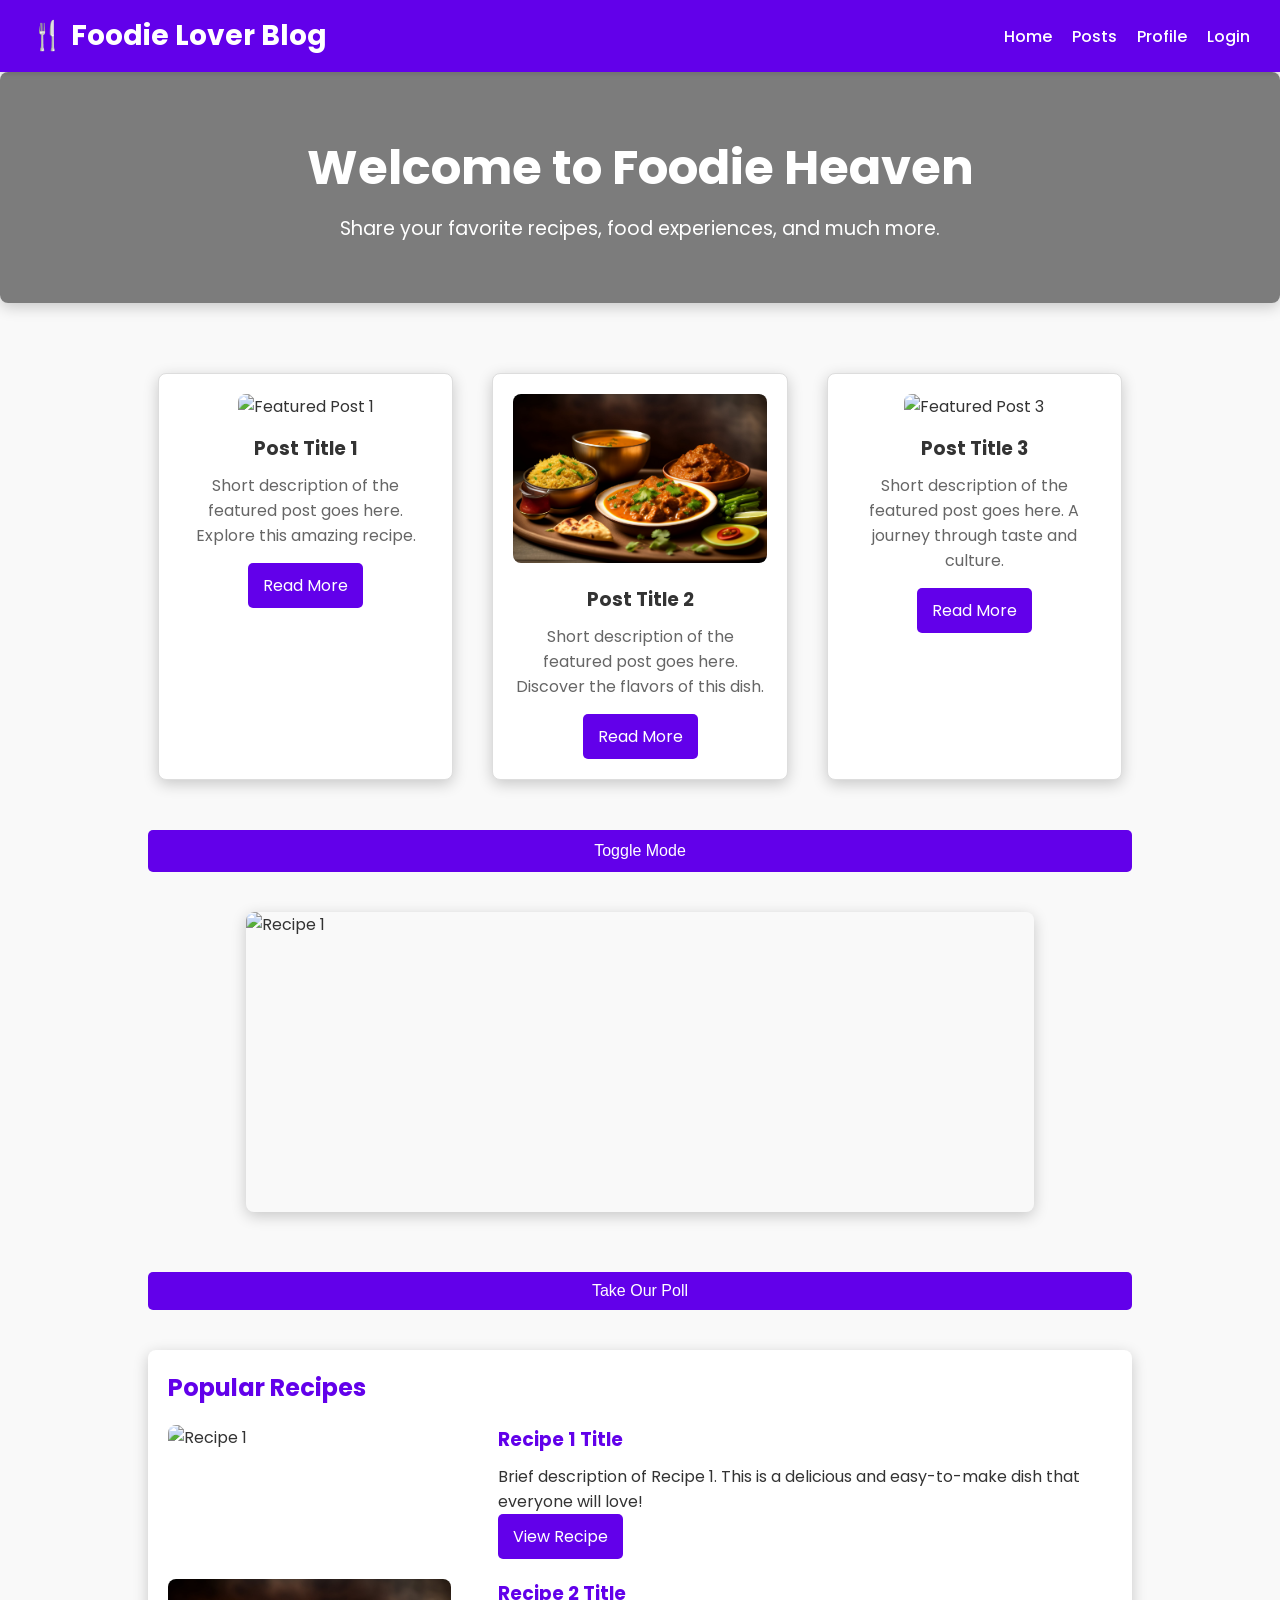
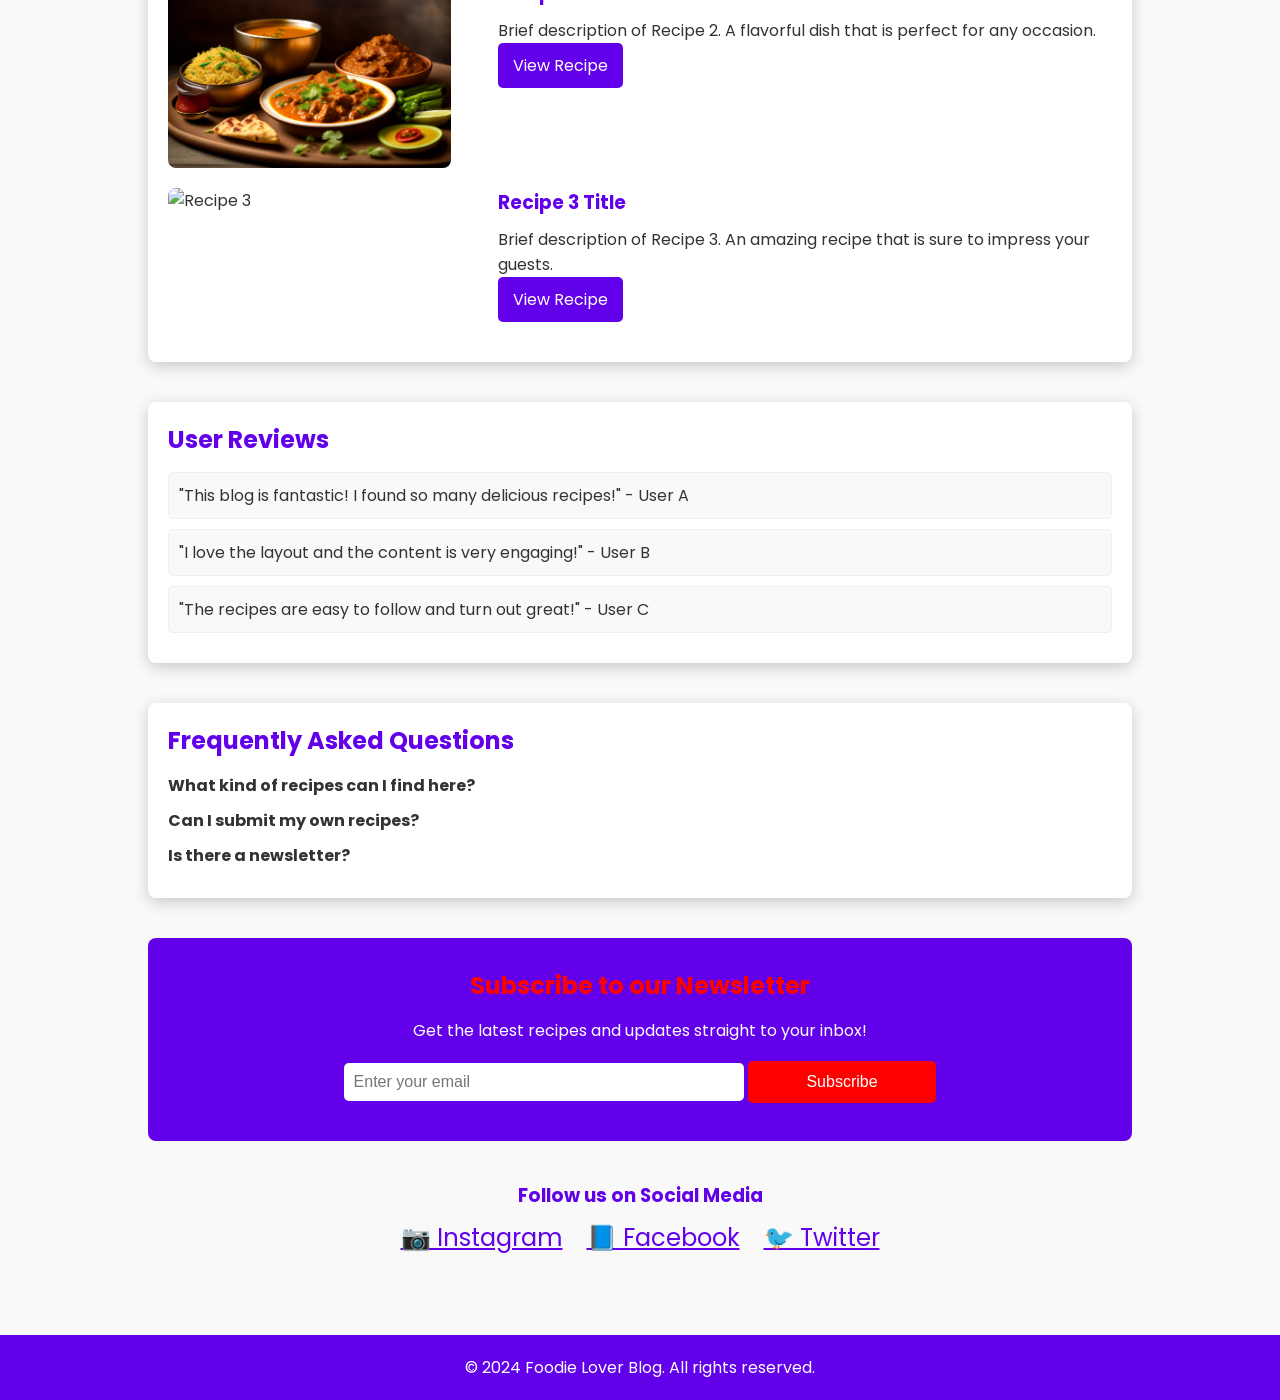
==== commit 2e22390c: "Final review commit" ====
--- a/index.html
+++ b/index.html
@@ -197,6 +197,22 @@
       margin: 5px 0 0 0;
     }
 
+    .poll-button {
+            padding: 10px 20px;
+            background-color: #6200ea;
+            color: white;
+            border: none;
+            border-radius: 5px;
+            cursor: pointer;
+            font-size: 1em;
+            margin-top: 20px;
+            transition: background-color 0.3s;
+        }
+
+        .poll-button:hover {
+            background-color: #3700b3;
+        }
+
     footer {
       text-align: center;
       padding: 20px;
@@ -204,6 +220,33 @@
       color: white;
       margin-top: 40px;
     }
+
+    /* Light Mode */
+body.light-mode {
+    background-color: #f9f9f9;
+    color: #333;
+}
+.navbar.light-mode {
+    background-color: #6200ea;
+    color: white;
+}
+
+/* Dark Mode */
+body.dark-mode {
+    background-color: #1a1a1a;
+    color: #000000;
+}
+.navbar.dark-mode {
+    background-color: #333;
+    color: #000000;
+}
+
+/* Button Color Change */
+.poll-button.selected {
+    background-color: #ffeb3b;
+    color: black;
+}
+
   </style>
 </head>
 <body class="light-mode">
@@ -246,6 +289,8 @@
       </div>
     </section>
 
+    <button onclick="toggleMode()">Toggle Mode</button>
+    
     <div class="carousel">
       <div class="carousel-images" id="carousel-images">
         <img src="images/featured1.jpg" alt="Recipe 1">
@@ -253,6 +298,11 @@
         <img src="images/featured3.jpg" alt="Recipe 3">
       </div>
     </div>
+    <a href="poll.html">
+      <button class="poll-button">Take Our Poll</button>
+  </a>
+
+  
 
     <section class="recipes-section">
       <h2>Popular Recipes</h2>
@@ -284,94 +334,119 @@
 
     <section class="reviews-section">
       <h2>User Reviews</h2>
-      <div class="review">
-        <p><strong>User 1:</strong> This blog has the best recipes! I love trying new dishes.</p>
-      </div>
-      <div class="review">
-        <p><strong>User 2:</strong> Amazing content! The recipes are easy to follow and delicious.</p>
-      </div>
-      <div class="review">
-        <p><strong>User 3:</strong> I always look forward to the new posts. Keep it up!</p>
-      </div>
+      <div class="review">"This blog is fantastic! I found so many delicious recipes!" - User A</div>
+      <div class="review">"I love the layout and the content is very engaging!" - User B</div>
+      <div class="review">"The recipes are easy to follow and turn out great!" - User C</div>
     </section>
-
-    <div class="newsletter">
-      <h2>Subscribe to Our Newsletter</h2>
-      <p>Get the latest recipes and food stories delivered to your inbox!</p>
-      <form id="newsletter-form" onsubmit="subscribeNewsletter(event);">
-        <input type="email" placeholder="Enter your email" required>
-        <button type="submit">Subscribe</button>
-      </form>
-    </div>
 
     <section class="faq-section">
       <h2>Frequently Asked Questions</h2>
       <div class="faq">
-        <h4>What types of recipes do you offer?</h4>
-        <p>We offer a variety of recipes ranging from appetizers to desserts, catering to all tastes.</p>
+        <h4>What kind of recipes can I find here?</h4>
+        <p>You'll find a variety of recipes ranging from appetizers to desserts.</p>
       </div>
       <div class="faq">
         <h4>Can I submit my own recipes?</h4>
-        <p>Yes! We welcome submissions from our readers. Share your favorite recipes with us!</p>
+        <p>Yes! We welcome guest contributions from all food lovers.</p>
       </div>
       <div class="faq">
-        <h4>How can I contact you?</h4>
-        <p>You can reach us via the contact form on our profile page.</p>
+        <h4>Is there a newsletter?</h4>
+        <p>Yes! Subscribe to our newsletter for updates and special recipes.</p>
       </div>
     </section>
 
+    <div class="newsletter">
+      <h2>Subscribe to our Newsletter</h2>
+      <p>Get the latest recipes and updates straight to your inbox!</p>
+      <input type="email" placeholder="Enter your email" id="newsletterEmail">
+      <button onclick="subscribe()">Subscribe</button>
+    </div>
+
     <div class="social-media">
-      <h3>Follow Us</h3>
-      <a href="#"><i class="fab fa-facebook-f"></i></a>
-      <a href="#"><i class="fab fa-twitter"></i></a>
-      <a href="#"><i class="fab fa-instagram"></i></a>
-      <a href="#"><i class="fab fa-pinterest"></i></a>
+      <h3>Follow us on Social Media</h3>
+      <a href="#" target="_blank">📷 Instagram</a>
+      <a href="#" target="_blank">📘 Facebook</a>
+      <a href="#" target="_blank">🐦 Twitter</a>
     </div>
 
-    <footer>
-      <p>© 2024 Foodie Lover Blog - Made with ❤️ for food lovers.</p>
-    </footer>
-
   </div>
 
-  <script src="scripts.js"></script>
+  <footer>
+    <p>© 2024 Foodie Lover Blog. All rights reserved.</p>
+  </footer>
+
+  <script src="https://www.gstatic.com/firebasejs/9.19.1/firebase-app.js"></script>
+  <script src="https://www.gstatic.com/firebasejs/9.19.1/firebase-auth.js"></script>
   <script>
-    // Carousel functionality
-    let currentSlide = 0;
-
-    function moveSlide(direction) {
-      const slides = document.querySelectorAll('.carousel-images img');
-      const totalSlides = slides.length;
-      currentSlide = (currentSlide + direction + totalSlides) % totalSlides;
-      const offset = -currentSlide * 100;
-      document.getElementById('carousel-images').style.transform = `translateX(${offset}%)`;
-    }
-
-    // Automatically move to the next slide every 3 seconds
-    setInterval(() => {
-      moveSlide(1);
-    }, 3000);
+    // Firebase configuration
+    const firebaseConfig = {
+      apiKey: "AIzaSyBiKqa0d1QHR4CmIw6gwGGqcDFw2lTxZr8",
+      authDomain: "foodieblog-4747a.firebaseapp.com",
+      databaseURL: "https://foodieblog-4747a-default-rtdb.firebaseio.com",
+      projectId: "foodieblog-4747a",
+      storageBucket: "foodieblog-4747a.appspot.com",
+      messagingSenderId: "807471016720",
+      appId: "1:807471016720:web:d97964f188a984d25a9395",
+      measurementId: "G-6GXWZSNHD2"
+    };
+
+    // Initialize Firebase
+    const app = firebase.initializeApp(firebaseConfig);
+    const auth = firebase.auth();
+
+    // Signup function
+    function signup() {
+      const email = document.getElementById("signupEmail").value;
+      const password = document.getElementById("signupPassword").value;
+
+      auth.createUserWithEmailAndPassword(email, password)
+        .then(() => {
+          alert("Signup successful! Redirecting to homepage...");
+          window.location.href = "index.html";
+        })
+        .catch((error) => {
+          alert("Error: " + error.message);
+        });
+    }
+
+    // Login function
+    function login() {
+      const email = document.getElementById("loginEmail").value;
+      const password = document.getElementById("loginPassword").value;
+
+      auth.signInWithEmailAndPassword(email, password)
+        .then(() => {
+          alert("Login successful! Redirecting to homepage...");
+          window.location.href = "index.html";
+        })
+        .catch((error) => {
+          alert("Error: " + error.message);
+        });
+    }
 
     // Newsletter subscription function
-    function subscribeNewsletter(event) {
-      event.preventDefault(); // Prevent form submission
-      const email = event.target[0].value;
-      alert(`Thank you for subscribing with the email: ${email}`);
-      event.target.reset(); // Clear the form
-    }
-
-    // FAQ toggle functionality
-    const faqTitles = document.querySelectorAll('.faq h4');
-    faqTitles.forEach((title) => {
-      title.addEventListener('click', () => {
-        const answer = title.nextElementSibling;
-        answer.style.display = answer.style.display === 'none' ? 'block' : 'none';
-      });
+    function subscribe() {
+      const email = document.getElementById("newsletterEmail").value;
+      // Here you would typically send the email to your database for subscription
+      alert(`Subscribed ${email} to the newsletter!`);
+    }
+
+
+    function toggleMode() {
+        const body = document.body;
+        body.classList.toggle('dark-mode');
+        body.classList.toggle('light-mode');
+        const mode = body.classList.contains('dark-mode') ? 'dark-mode' : 'light-mode';
+        localStorage.setItem('mode', mode);
+    }
+
+    // Set the initial mode based on stored preference
+    document.addEventListener("DOMContentLoaded", () => {
+        const savedMode = localStorage.getItem('mode') || 'light-mode';
+        document.body.classList.add(savedMode);
     });
+
+
   </script>
-
-  <!-- Font Awesome CDN for social media icons -->
-  <link rel="stylesheet" href="https://cdnjs.cloudflare.com/ajax/libs/font-awesome/6.0.0-beta3/css/all.min.css">
 </body>
 </html>
-
